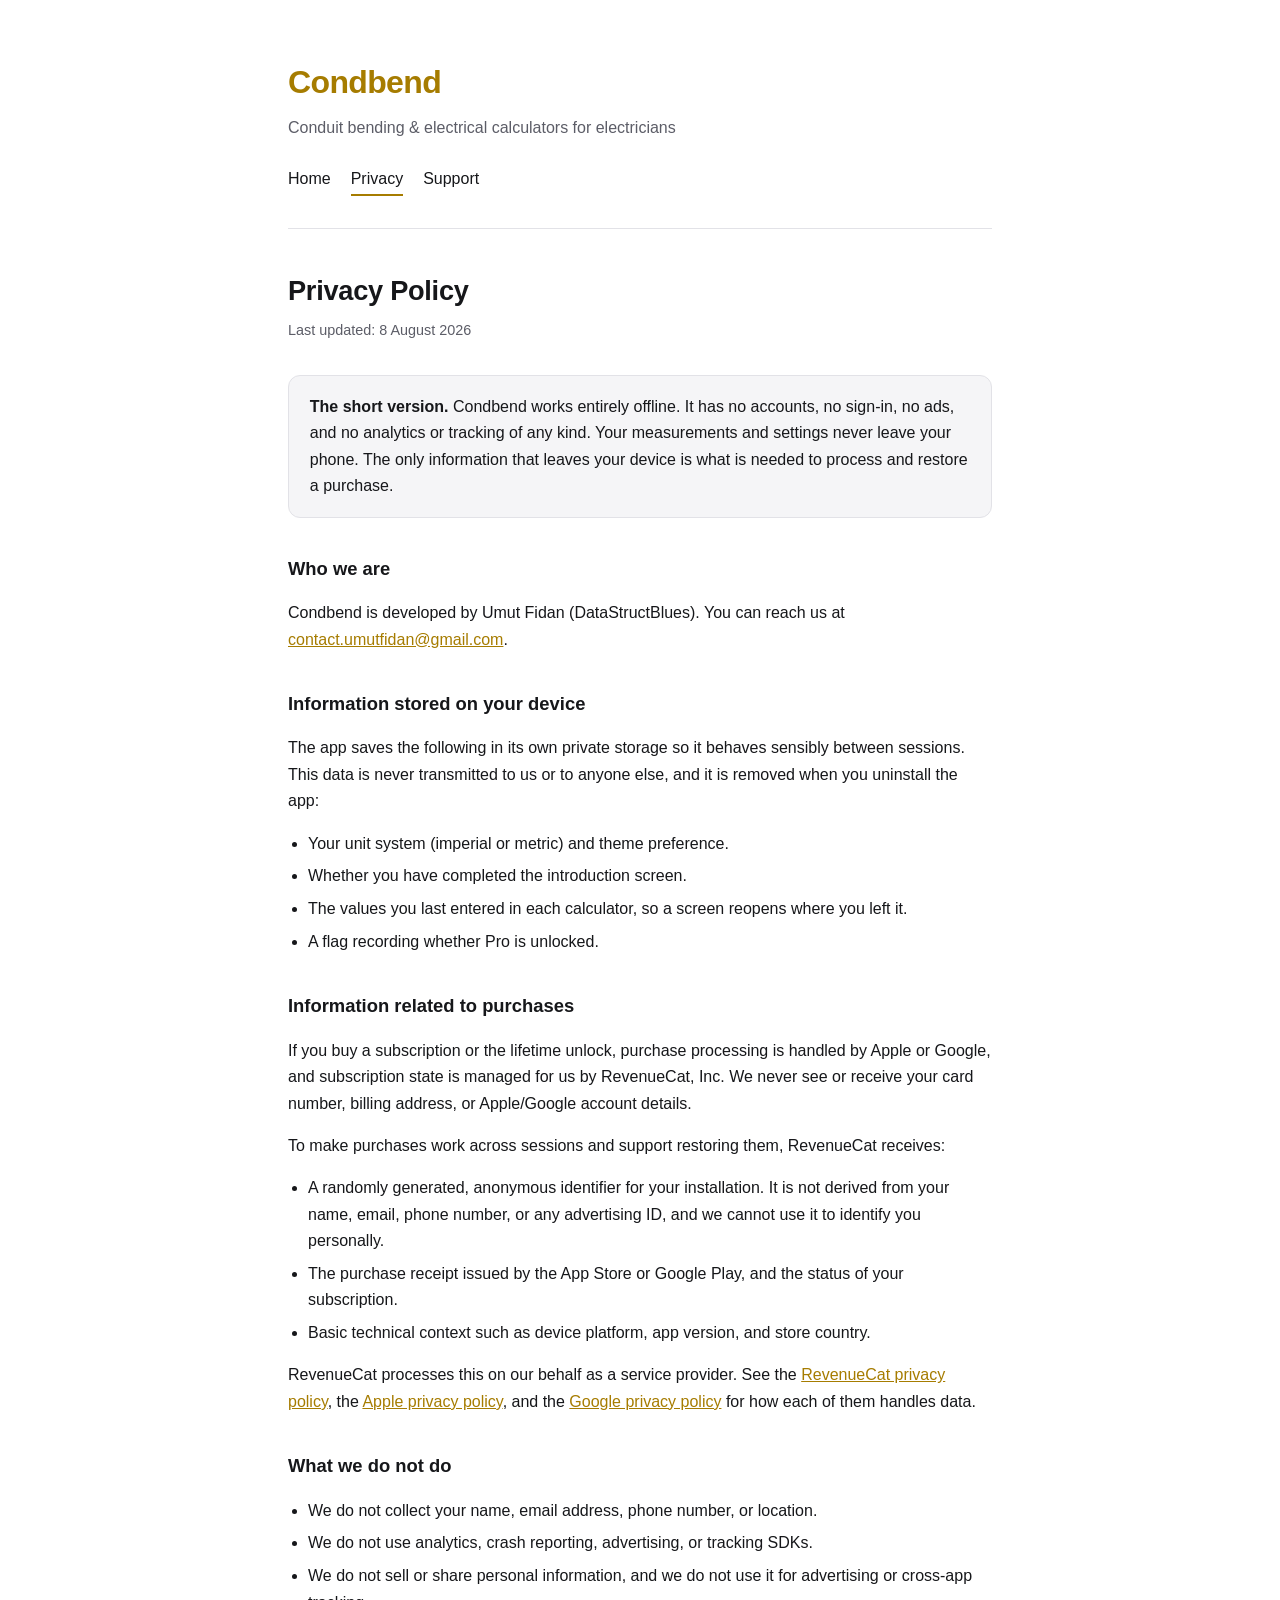
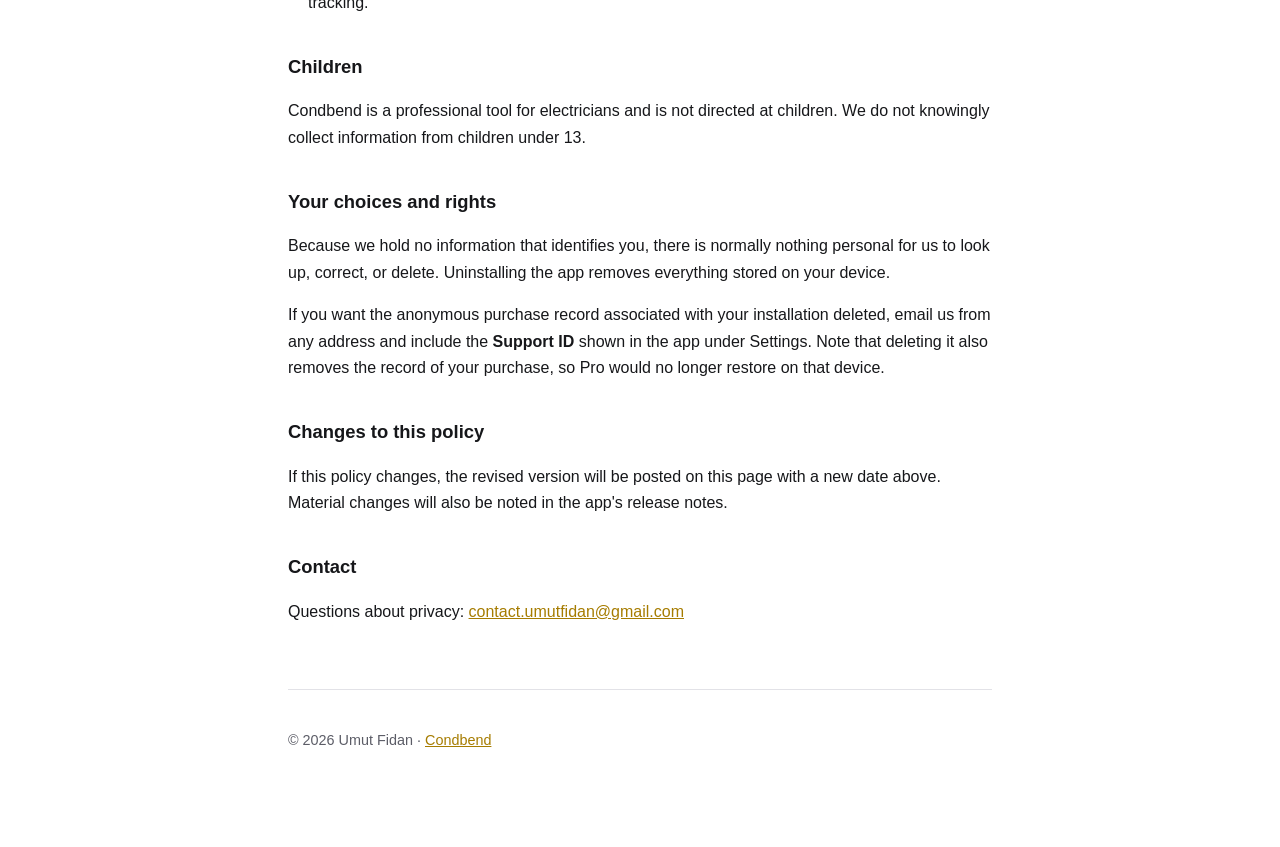
==== privacy.html @ 319b1f35 "Condbend public site: privacy policy and support pages" ====
<!doctype html>
<html lang="en">
<head>
<meta charset="utf-8">
<meta name="viewport" content="width=device-width, initial-scale=1">
<title>Privacy Policy — Condbend</title>
<link rel="stylesheet" href="style.css">
</head>
<body>
<div class="wrap">

<header>
  <p class="logo">Condbend</p>
  <p class="tagline">Conduit bending &amp; electrical calculators for electricians</p>
  <nav>
    <a href="index.html">Home</a>
    <a href="privacy.html" aria-current="page">Privacy</a>
    <a href="support.html">Support</a>
  </nav>
</header>

<h1>Privacy Policy</h1>
<p class="updated">Last updated: 8 August 2026</p>

<div class="card">
  <p><strong>The short version.</strong> Condbend works entirely offline. It has
  no accounts, no sign-in, no ads, and no analytics or tracking of any kind. Your
  measurements and settings never leave your phone. The only information that
  leaves your device is what is needed to process and restore a purchase.</p>
</div>

<h2>Who we are</h2>
<p>Condbend is developed by Umut Fidan (DataStructBlues). You can reach us at
<a href="mailto:contact.umutfidan@gmail.com">contact.umutfidan@gmail.com</a>.</p>

<h2>Information stored on your device</h2>
<p>The app saves the following in its own private storage so it behaves sensibly
between sessions. This data is never transmitted to us or to anyone else, and it
is removed when you uninstall the app:</p>
<ul>
  <li>Your unit system (imperial or metric) and theme preference.</li>
  <li>Whether you have completed the introduction screen.</li>
  <li>The values you last entered in each calculator, so a screen reopens where
      you left it.</li>
  <li>A flag recording whether Pro is unlocked.</li>
</ul>

<h2>Information related to purchases</h2>
<p>If you buy a subscription or the lifetime unlock, purchase processing is
handled by Apple or Google, and subscription state is managed for us by
RevenueCat, Inc. We never see or receive your card number, billing address, or
Apple/Google account details.</p>
<p>To make purchases work across sessions and support restoring them, RevenueCat
receives:</p>
<ul>
  <li>A randomly generated, anonymous identifier for your installation. It is not
      derived from your name, email, phone number, or any advertising ID, and we
      cannot use it to identify you personally.</li>
  <li>The purchase receipt issued by the App Store or Google Play, and the status
      of your subscription.</li>
  <li>Basic technical context such as device platform, app version, and store
      country.</li>
</ul>
<p>RevenueCat processes this on our behalf as a service provider. See the
<a href="https://www.revenuecat.com/privacy/" rel="noopener">RevenueCat privacy
policy</a>, the <a href="https://www.apple.com/legal/privacy/" rel="noopener">Apple
privacy policy</a>, and the
<a href="https://policies.google.com/privacy" rel="noopener">Google privacy
policy</a> for how each of them handles data.</p>

<h2>What we do not do</h2>
<ul>
  <li>We do not collect your name, email address, phone number, or location.</li>
  <li>We do not use analytics, crash reporting, advertising, or tracking SDKs.</li>
  <li>We do not sell or share personal information, and we do not use it for
      advertising or cross-app tracking.</li>
</ul>

<h2>Children</h2>
<p>Condbend is a professional tool for electricians and is not directed at
children. We do not knowingly collect information from children under 13.</p>

<h2>Your choices and rights</h2>
<p>Because we hold no information that identifies you, there is normally nothing
personal for us to look up, correct, or delete. Uninstalling the app removes
everything stored on your device.</p>
<p>If you want the anonymous purchase record associated with your installation
deleted, email us from any address and include the <strong>Support ID</strong>
shown in the app under Settings. Note that deleting it also removes the record of
your purchase, so Pro would no longer restore on that device.</p>

<h2>Changes to this policy</h2>
<p>If this policy changes, the revised version will be posted on this page with a
new date above. Material changes will also be noted in the app's release notes.</p>

<h2>Contact</h2>
<p>Questions about privacy: <a href="mailto:contact.umutfidan@gmail.com">contact.umutfidan@gmail.com</a></p>

<footer>
  <p>© 2026 Umut Fidan · <a href="index.html">Condbend</a></p>
</footer>

</div>
</body>
</html>
---- style.css ----
:root {
  --bg: #0d0d0f;
  --surface: #17181c;
  --text: #e9e9ec;
  --muted: #9b9ba4;
  --accent: #ffc400;
  --border: #26272e;
}

@media (prefers-color-scheme: light) {
  :root {
    --bg: #ffffff;
    --surface: #f5f5f7;
    --text: #16171a;
    --muted: #5c5d67;
    --accent: #a67c00;
    --border: #e2e2e7;
  }
}

* { box-sizing: border-box; }

body {
  margin: 0;
  padding: 0 1.25rem 5rem;
  background: var(--bg);
  color: var(--text);
  font: 16px/1.65 -apple-system, BlinkMacSystemFont, "Segoe UI", Roboto, sans-serif;
}

.wrap { max-width: 44rem; margin: 0 auto; }

header {
  padding: 3.5rem 0 2rem;
  border-bottom: 1px solid var(--border);
  margin-bottom: 2.5rem;
}

.logo {
  font-size: 2rem;
  font-weight: 700;
  letter-spacing: -0.02em;
  color: var(--accent);
  margin: 0;
}

.tagline { color: var(--muted); margin: 0.4rem 0 0; }

nav { margin-top: 1.5rem; display: flex; gap: 1.25rem; flex-wrap: wrap; }

nav a {
  color: var(--text);
  text-decoration: none;
  border-bottom: 2px solid transparent;
  padding-bottom: 2px;
}

nav a:hover, nav a[aria-current="page"] { border-bottom-color: var(--accent); }

h1 { font-size: 1.7rem; letter-spacing: -0.01em; margin: 0 0 0.35rem; }
h2 { font-size: 1.15rem; margin: 2.25rem 0 0.6rem; }

.updated { color: var(--muted); font-size: 0.9rem; margin: 0 0 2rem; }

a { color: var(--accent); }

ul { padding-left: 1.25rem; }
li { margin-bottom: 0.4rem; }

.card {
  background: var(--surface);
  border: 1px solid var(--border);
  border-radius: 12px;
  padding: 1.1rem 1.3rem;
  margin: 1.5rem 0;
}

.card p:first-child { margin-top: 0; }
.card p:last-child { margin-bottom: 0; }

footer {
  margin-top: 4rem;
  padding-top: 1.5rem;
  border-top: 1px solid var(--border);
  color: var(--muted);
  font-size: 0.9rem;
}
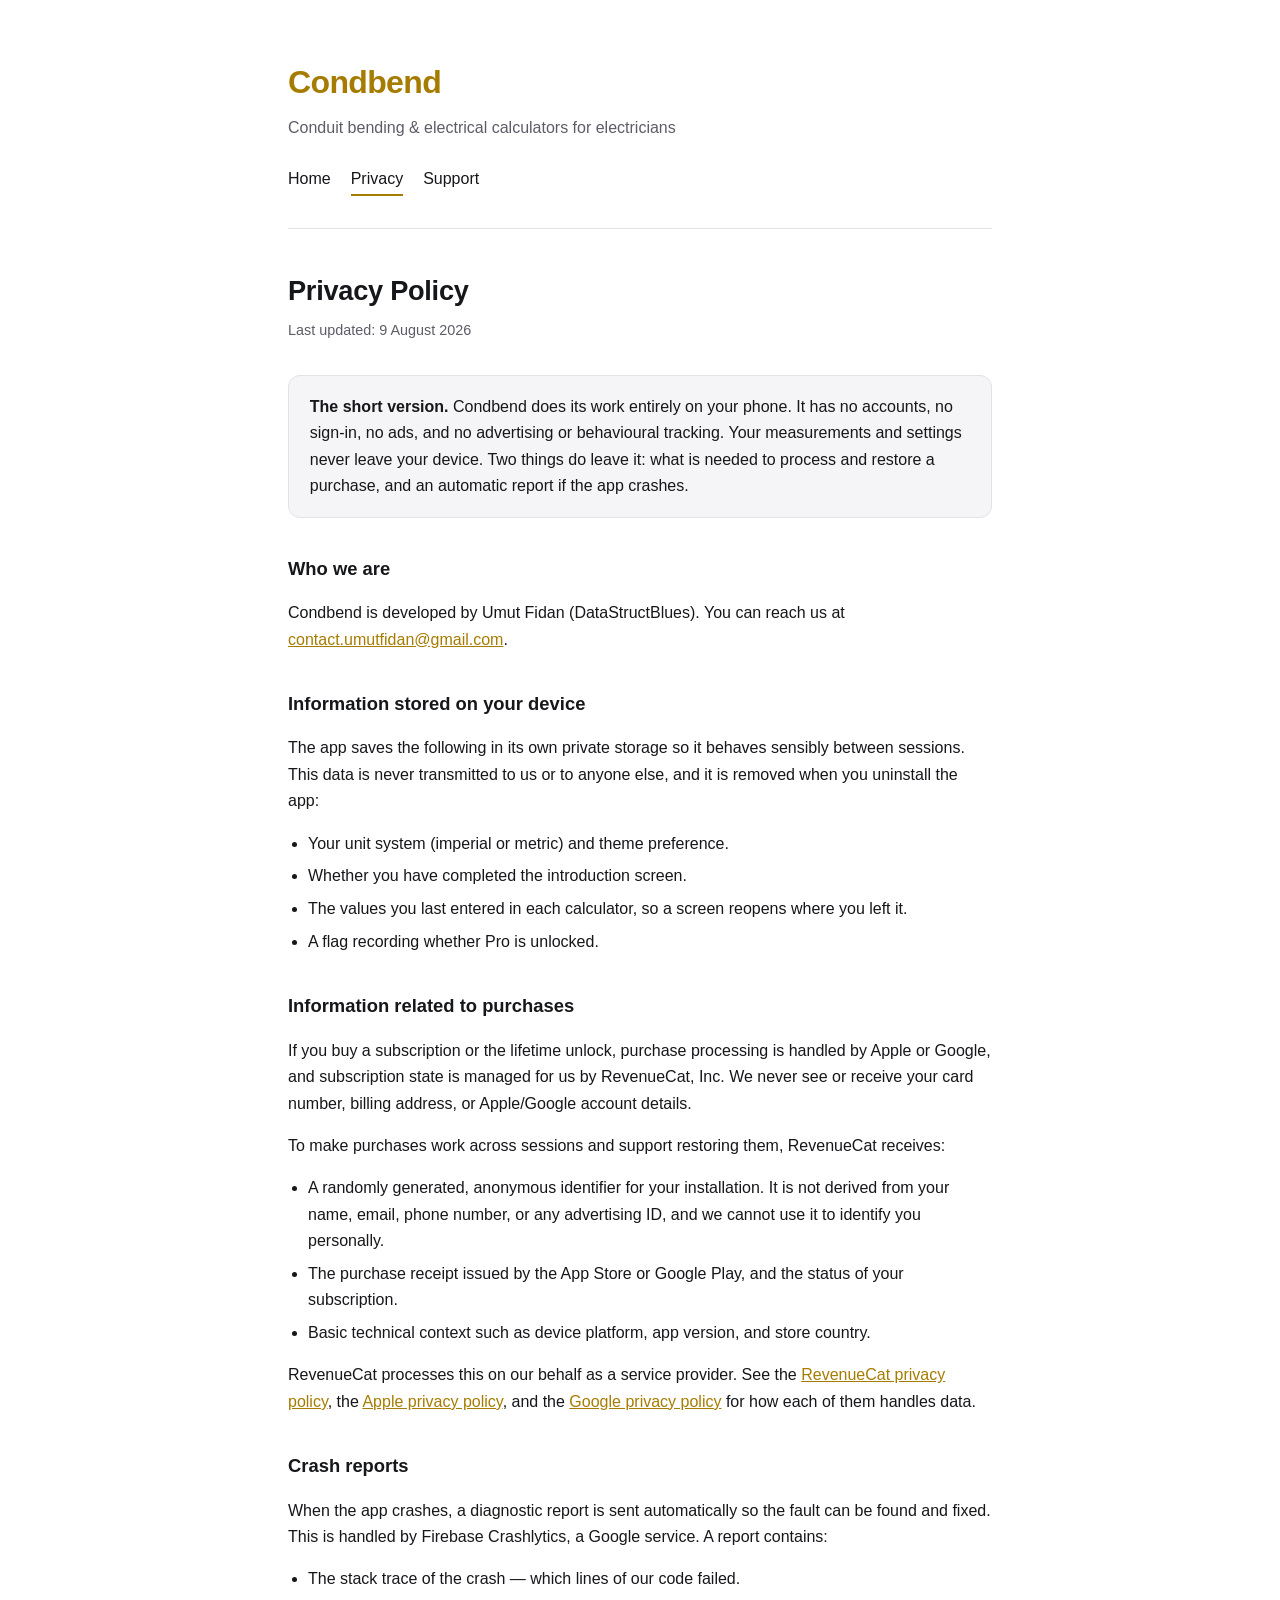
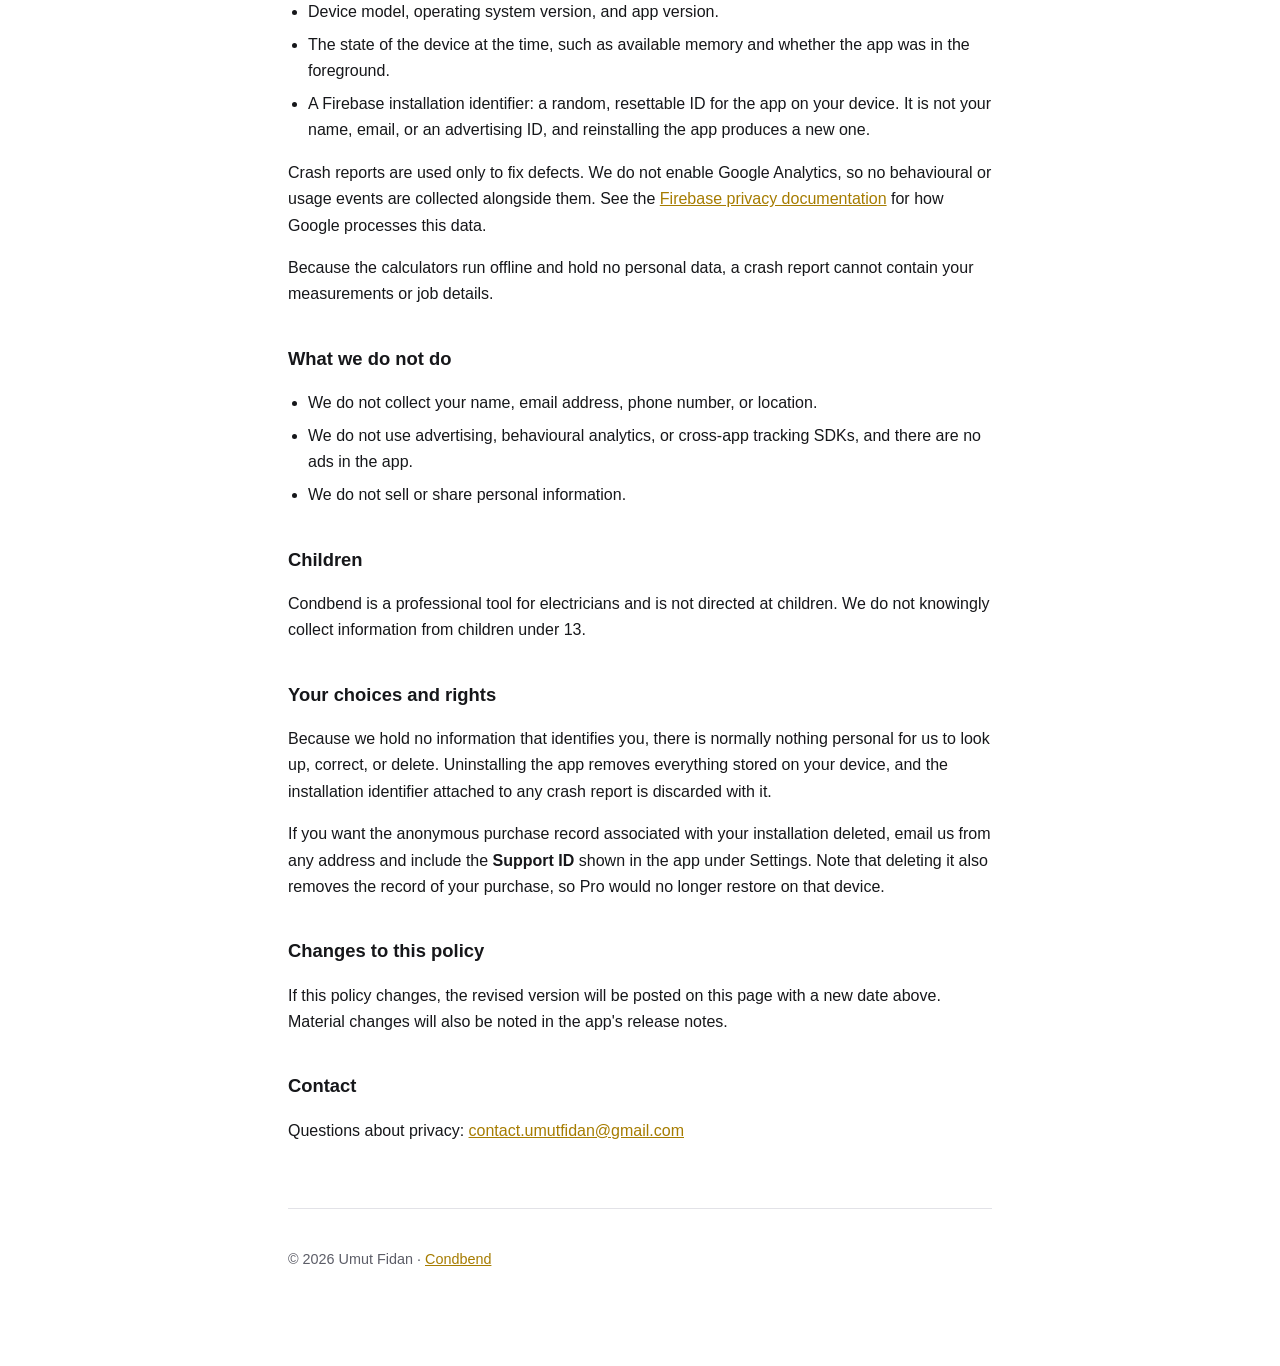
==== commit 47419ab1: "Disclose Firebase Crashlytics crash reporting in privacy policy" ====
--- a/privacy.html
+++ b/privacy.html
@@ -20,13 +20,14 @@
 </header>
 
 <h1>Privacy Policy</h1>
-<p class="updated">Last updated: 8 August 2026</p>
+<p class="updated">Last updated: 9 August 2026</p>
 
 <div class="card">
-  <p><strong>The short version.</strong> Condbend works entirely offline. It has
-  no accounts, no sign-in, no ads, and no analytics or tracking of any kind. Your
-  measurements and settings never leave your phone. The only information that
-  leaves your device is what is needed to process and restore a purchase.</p>
+  <p><strong>The short version.</strong> Condbend does its work entirely on your
+  phone. It has no accounts, no sign-in, no ads, and no advertising or behavioural
+  tracking. Your measurements and settings never leave your device. Two things do
+  leave it: what is needed to process and restore a purchase, and an automatic
+  report if the app crashes.</p>
 </div>
 
 <h2>Who we are</h2>
@@ -68,12 +69,32 @@
 <a href="https://policies.google.com/privacy" rel="noopener">Google privacy
 policy</a> for how each of them handles data.</p>
 
+<h2>Crash reports</h2>
+<p>When the app crashes, a diagnostic report is sent automatically so the fault
+can be found and fixed. This is handled by Firebase Crashlytics, a Google
+service. A report contains:</p>
+<ul>
+  <li>The stack trace of the crash — which lines of our code failed.</li>
+  <li>Device model, operating system version, and app version.</li>
+  <li>The state of the device at the time, such as available memory and whether
+      the app was in the foreground.</li>
+  <li>A Firebase installation identifier: a random, resettable ID for the app on
+      your device. It is not your name, email, or an advertising ID, and
+      reinstalling the app produces a new one.</li>
+</ul>
+<p>Crash reports are used only to fix defects. We do not enable Google Analytics,
+so no behavioural or usage events are collected alongside them. See the
+<a href="https://firebase.google.com/support/privacy" rel="noopener">Firebase
+privacy documentation</a> for how Google processes this data.</p>
+<p>Because the calculators run offline and hold no personal data, a crash report
+cannot contain your measurements or job details.</p>
+
 <h2>What we do not do</h2>
 <ul>
   <li>We do not collect your name, email address, phone number, or location.</li>
-  <li>We do not use analytics, crash reporting, advertising, or tracking SDKs.</li>
-  <li>We do not sell or share personal information, and we do not use it for
-      advertising or cross-app tracking.</li>
+  <li>We do not use advertising, behavioural analytics, or cross-app tracking
+      SDKs, and there are no ads in the app.</li>
+  <li>We do not sell or share personal information.</li>
 </ul>
 
 <h2>Children</h2>
@@ -83,7 +104,8 @@
 <h2>Your choices and rights</h2>
 <p>Because we hold no information that identifies you, there is normally nothing
 personal for us to look up, correct, or delete. Uninstalling the app removes
-everything stored on your device.</p>
+everything stored on your device, and the installation identifier attached to any
+crash report is discarded with it.</p>
 <p>If you want the anonymous purchase record associated with your installation
 deleted, email us from any address and include the <strong>Support ID</strong>
 shown in the app under Settings. Note that deleting it also removes the record of
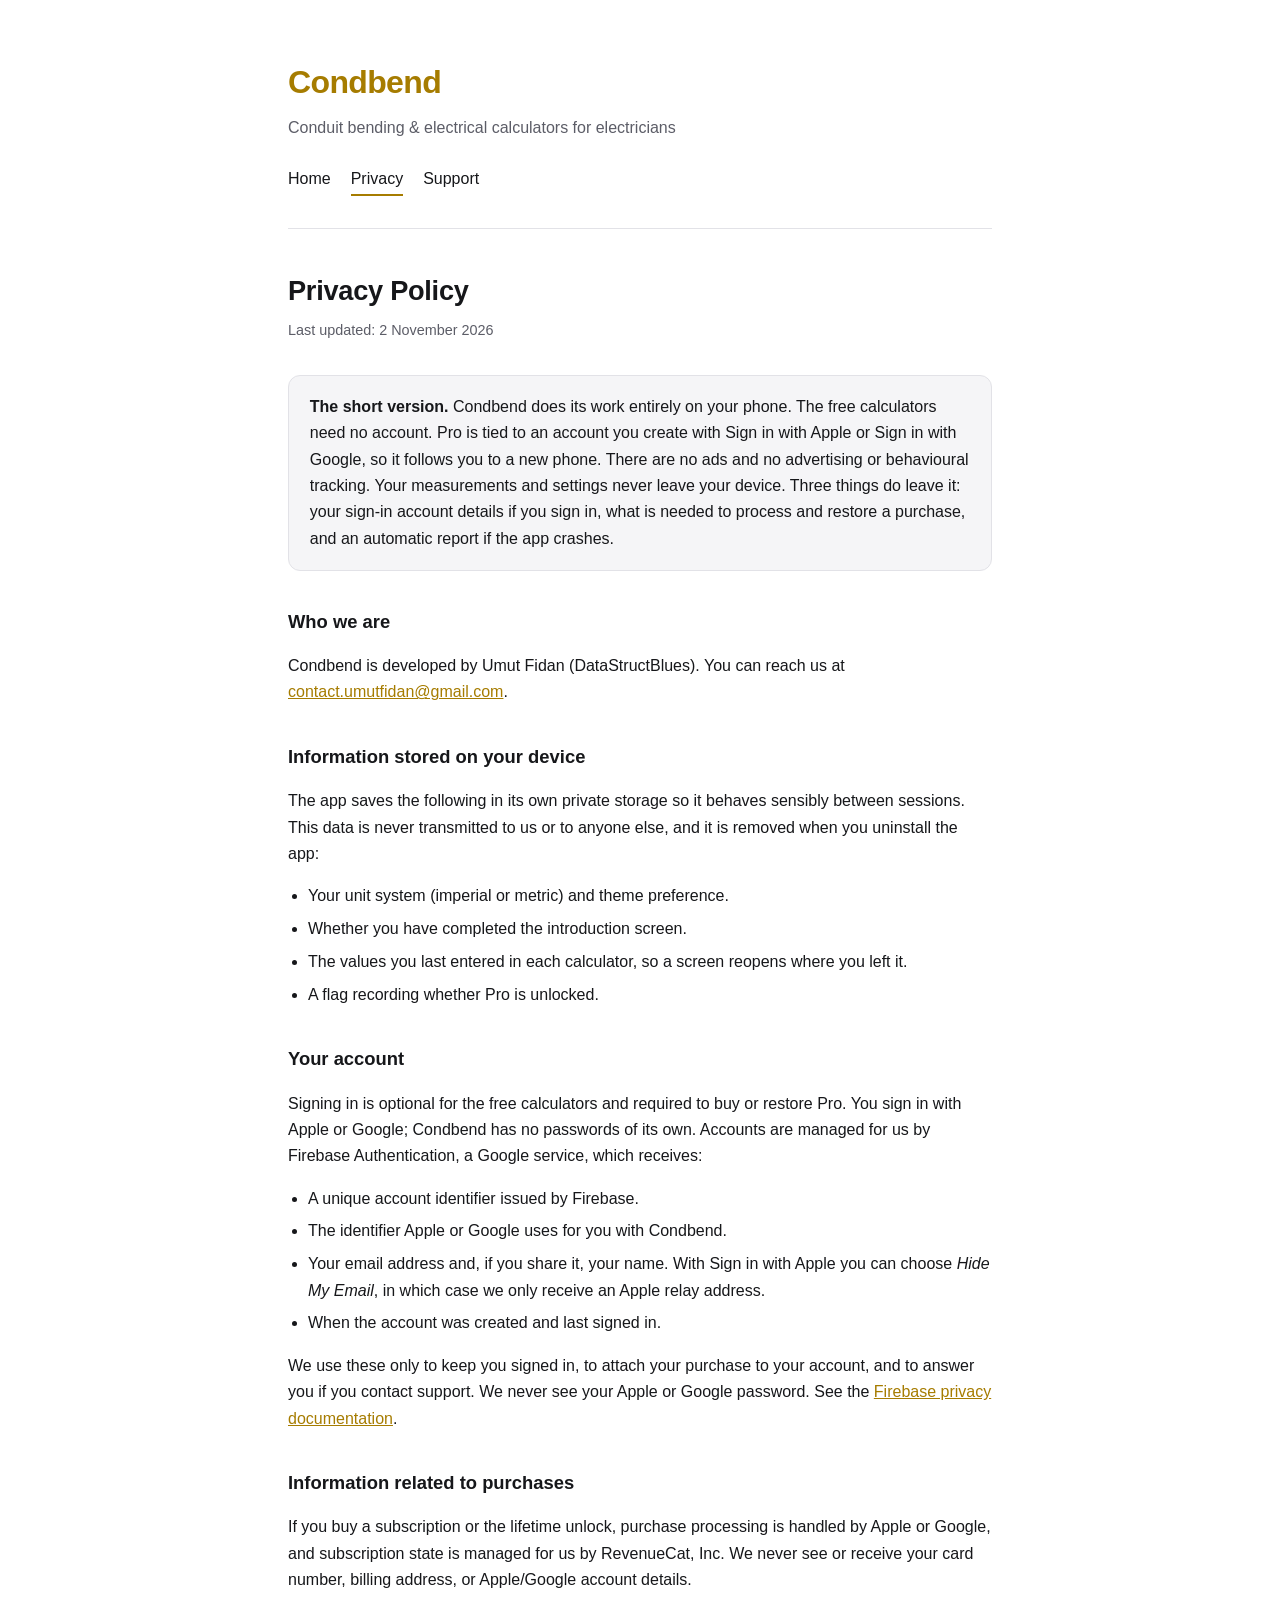
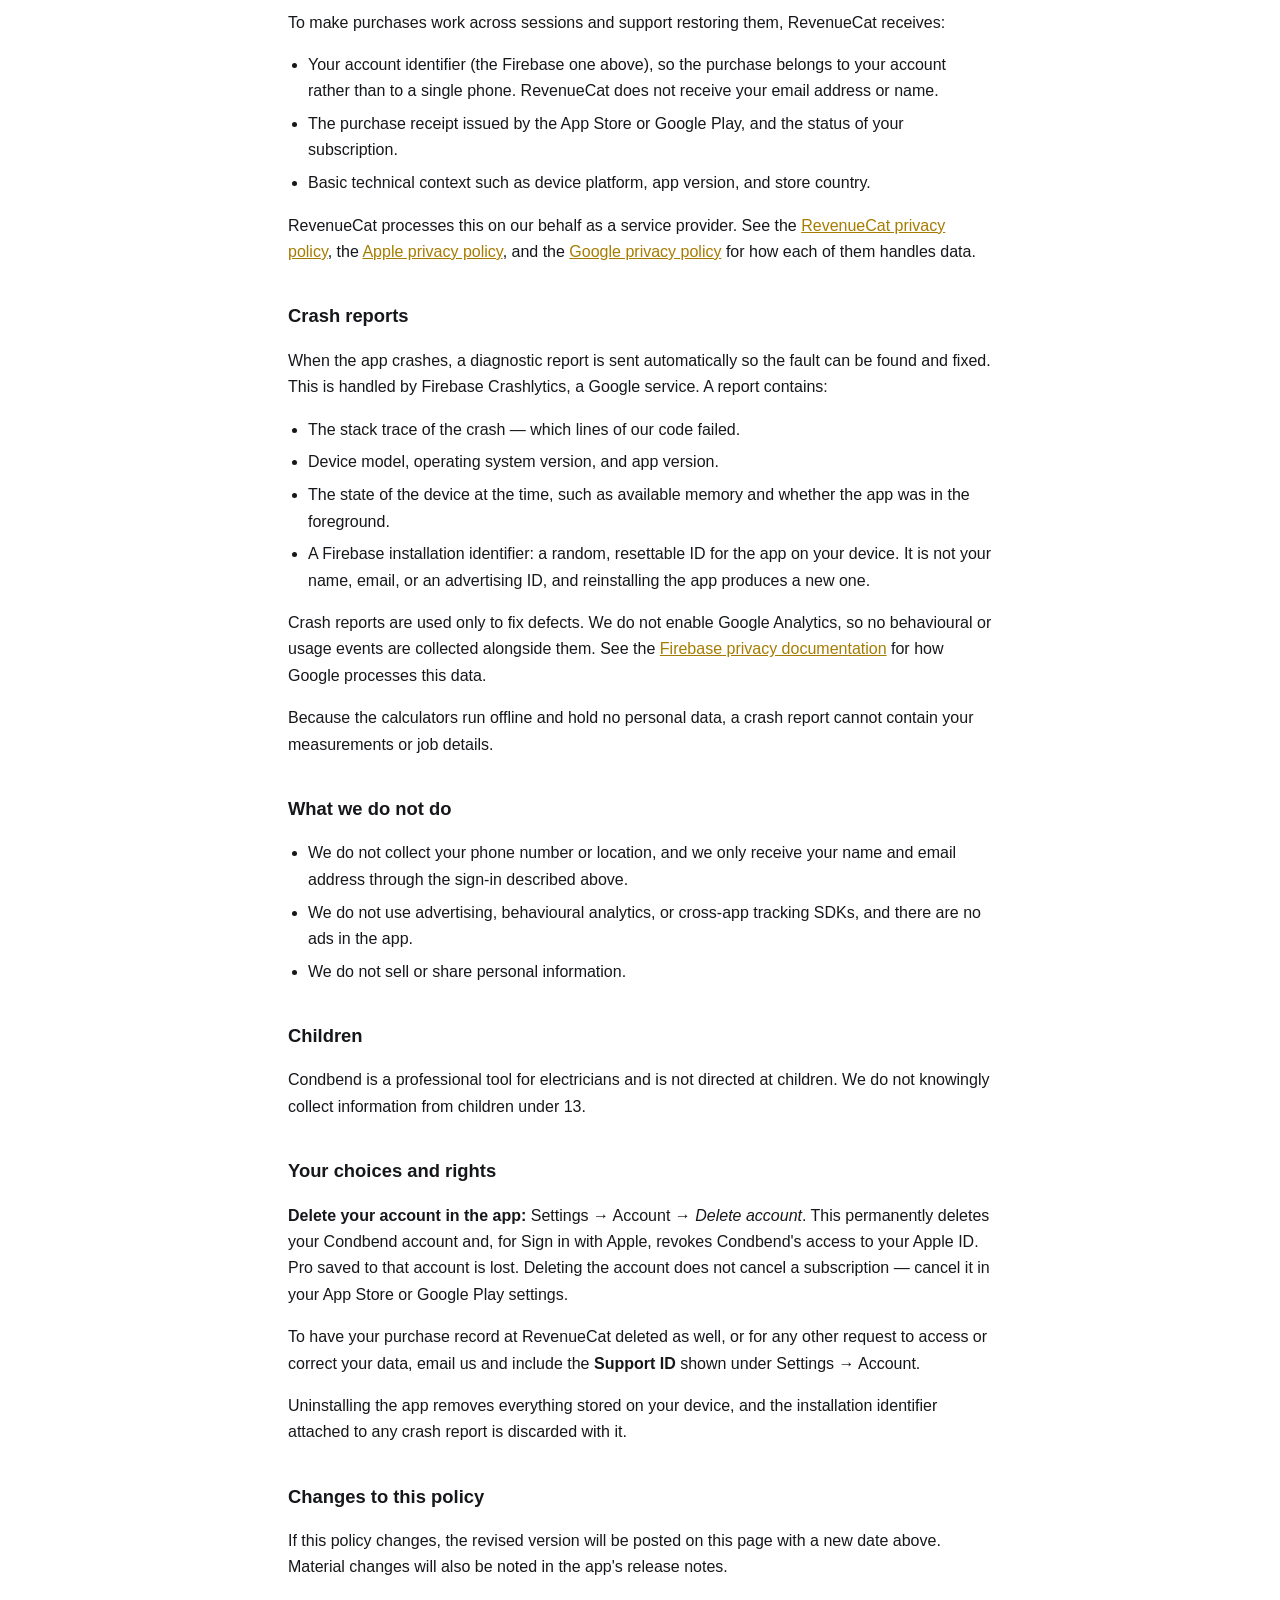
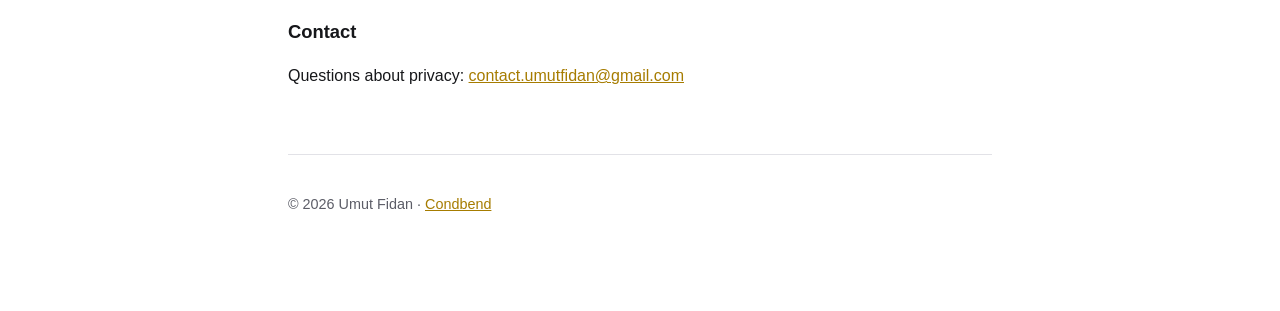
==== commit 55098ee7: "Privacy policy: Sign in with Apple/Google accounts and in-app deletion Co-Authored-By: Claude Opus 5" ====
--- a/privacy.html
+++ b/privacy.html
@@ -20,14 +20,16 @@
 </header>
 
 <h1>Privacy Policy</h1>
-<p class="updated">Last updated: 9 August 2026</p>
+<p class="updated">Last updated: 2 November 2026</p>
 
 <div class="card">
   <p><strong>The short version.</strong> Condbend does its work entirely on your
-  phone. It has no accounts, no sign-in, no ads, and no advertising or behavioural
-  tracking. Your measurements and settings never leave your device. Two things do
-  leave it: what is needed to process and restore a purchase, and an automatic
-  report if the app crashes.</p>
+  phone. The free calculators need no account. Pro is tied to an account you
+  create with Sign in with Apple or Sign in with Google, so it follows you to a
+  new phone. There are no ads and no advertising or behavioural tracking. Your
+  measurements and settings never leave your device. Three things do leave it:
+  your sign-in account details if you sign in, what is needed to process and
+  restore a purchase, and an automatic report if the app crashes.</p>
 </div>
 
 <h2>Who we are</h2>
@@ -46,6 +48,25 @@
   <li>A flag recording whether Pro is unlocked.</li>
 </ul>
 
+<h2>Your account</h2>
+<p>Signing in is optional for the free calculators and required to buy or
+restore Pro. You sign in with Apple or Google; Condbend has no passwords of its
+own. Accounts are managed for us by Firebase Authentication, a Google service,
+which receives:</p>
+<ul>
+  <li>A unique account identifier issued by Firebase.</li>
+  <li>The identifier Apple or Google uses for you with Condbend.</li>
+  <li>Your email address and, if you share it, your name. With Sign in with
+      Apple you can choose <em>Hide My Email</em>, in which case we only receive
+      an Apple relay address.</li>
+  <li>When the account was created and last signed in.</li>
+</ul>
+<p>We use these only to keep you signed in, to attach your purchase to your
+account, and to answer you if you contact support. We never see your Apple or
+Google password. See the
+<a href="https://firebase.google.com/support/privacy" rel="noopener">Firebase
+privacy documentation</a>.</p>
+
 <h2>Information related to purchases</h2>
 <p>If you buy a subscription or the lifetime unlock, purchase processing is
 handled by Apple or Google, and subscription state is managed for us by
@@ -54,9 +75,9 @@
 <p>To make purchases work across sessions and support restoring them, RevenueCat
 receives:</p>
 <ul>
-  <li>A randomly generated, anonymous identifier for your installation. It is not
-      derived from your name, email, phone number, or any advertising ID, and we
-      cannot use it to identify you personally.</li>
+  <li>Your account identifier (the Firebase one above), so the purchase belongs
+      to your account rather than to a single phone. RevenueCat does not receive
+      your email address or name.</li>
   <li>The purchase receipt issued by the App Store or Google Play, and the status
       of your subscription.</li>
   <li>Basic technical context such as device platform, app version, and store
@@ -91,7 +112,8 @@
 
 <h2>What we do not do</h2>
 <ul>
-  <li>We do not collect your name, email address, phone number, or location.</li>
+  <li>We do not collect your phone number or location, and we only receive your
+      name and email address through the sign-in described above.</li>
   <li>We do not use advertising, behavioural analytics, or cross-app tracking
       SDKs, and there are no ads in the app.</li>
   <li>We do not sell or share personal information.</li>
@@ -102,14 +124,16 @@
 children. We do not knowingly collect information from children under 13.</p>
 
 <h2>Your choices and rights</h2>
-<p>Because we hold no information that identifies you, there is normally nothing
-personal for us to look up, correct, or delete. Uninstalling the app removes
-everything stored on your device, and the installation identifier attached to any
-crash report is discarded with it.</p>
-<p>If you want the anonymous purchase record associated with your installation
-deleted, email us from any address and include the <strong>Support ID</strong>
-shown in the app under Settings. Note that deleting it also removes the record of
-your purchase, so Pro would no longer restore on that device.</p>
+<p><strong>Delete your account in the app:</strong> Settings → Account →
+<em>Delete account</em>. This permanently deletes your Condbend account and, for
+Sign in with Apple, revokes Condbend's access to your Apple ID. Pro saved to that
+account is lost. Deleting the account does not cancel a subscription — cancel it
+in your App Store or Google Play settings.</p>
+<p>To have your purchase record at RevenueCat deleted as well, or for any other
+request to access or correct your data, email us and include the
+<strong>Support ID</strong> shown under Settings → Account.</p>
+<p>Uninstalling the app removes everything stored on your device, and the
+installation identifier attached to any crash report is discarded with it.</p>
 
 <h2>Changes to this policy</h2>
 <p>If this policy changes, the revised version will be posted on this page with a
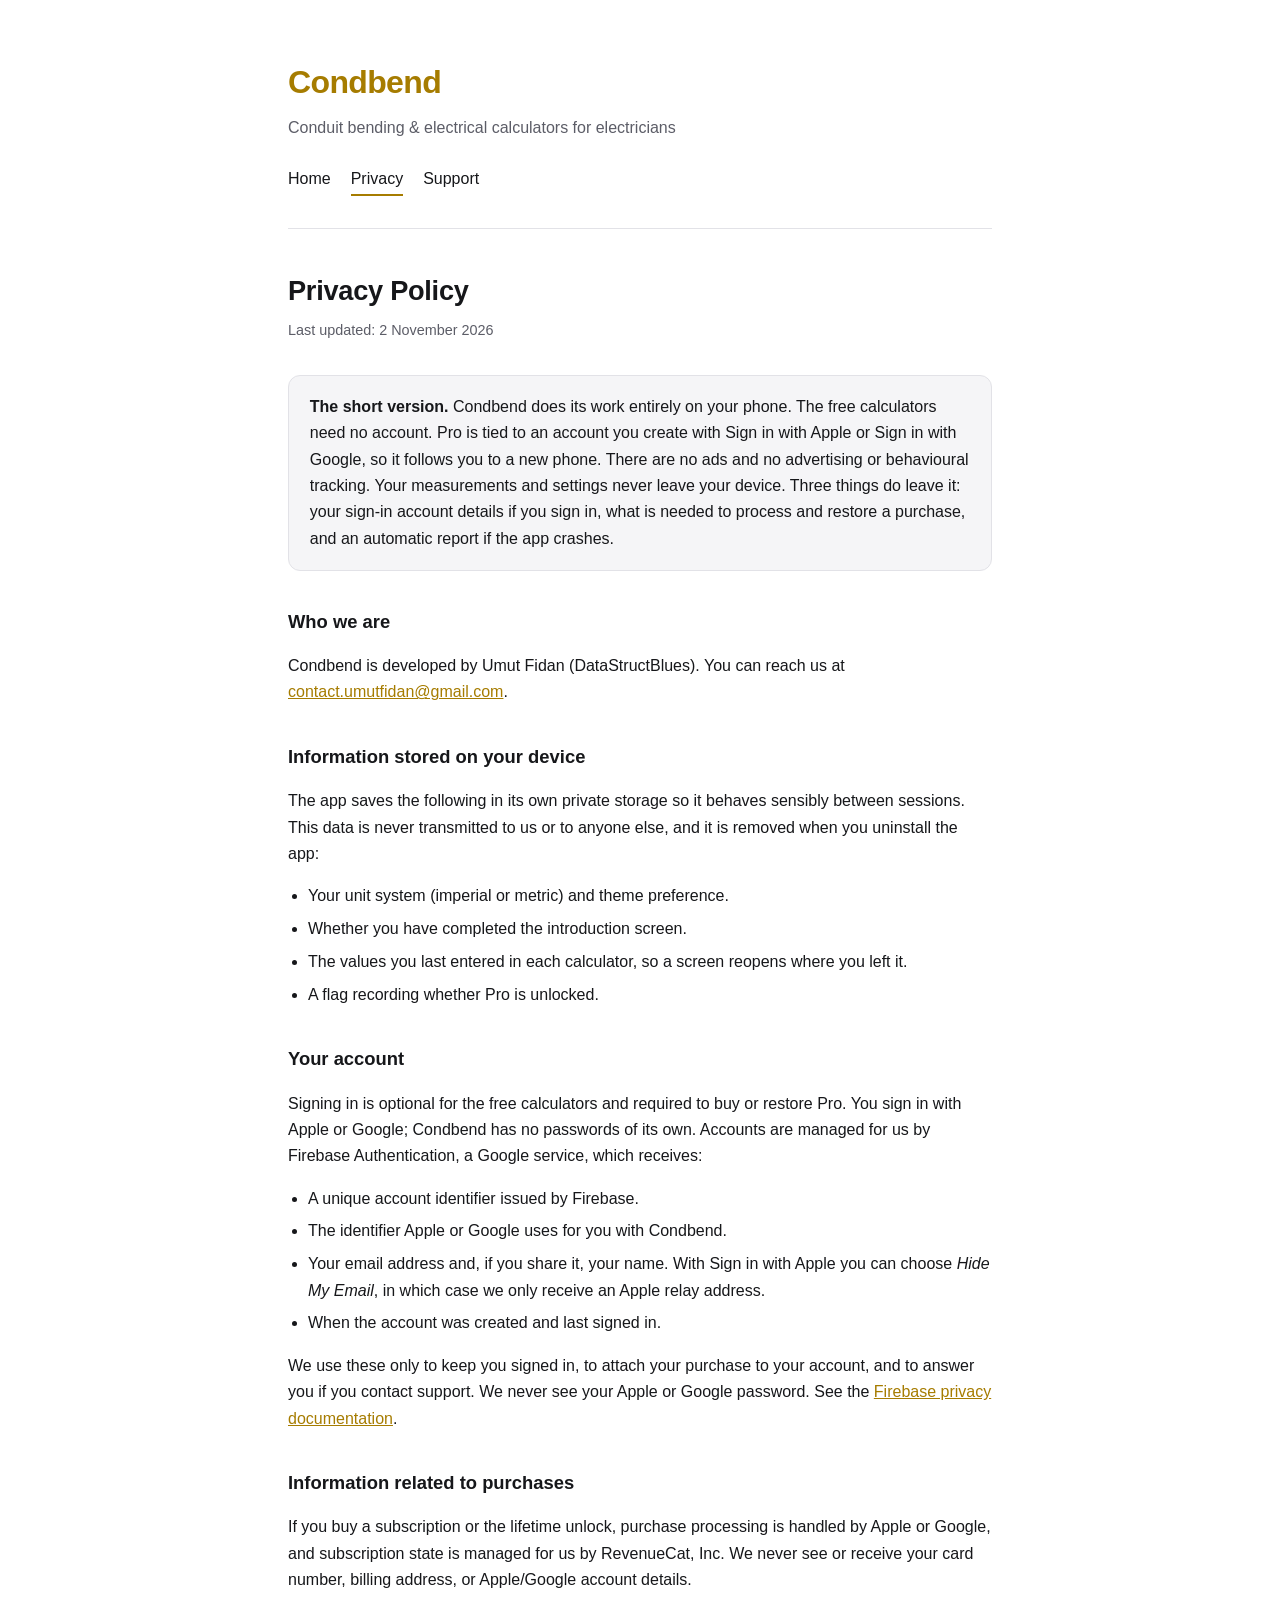
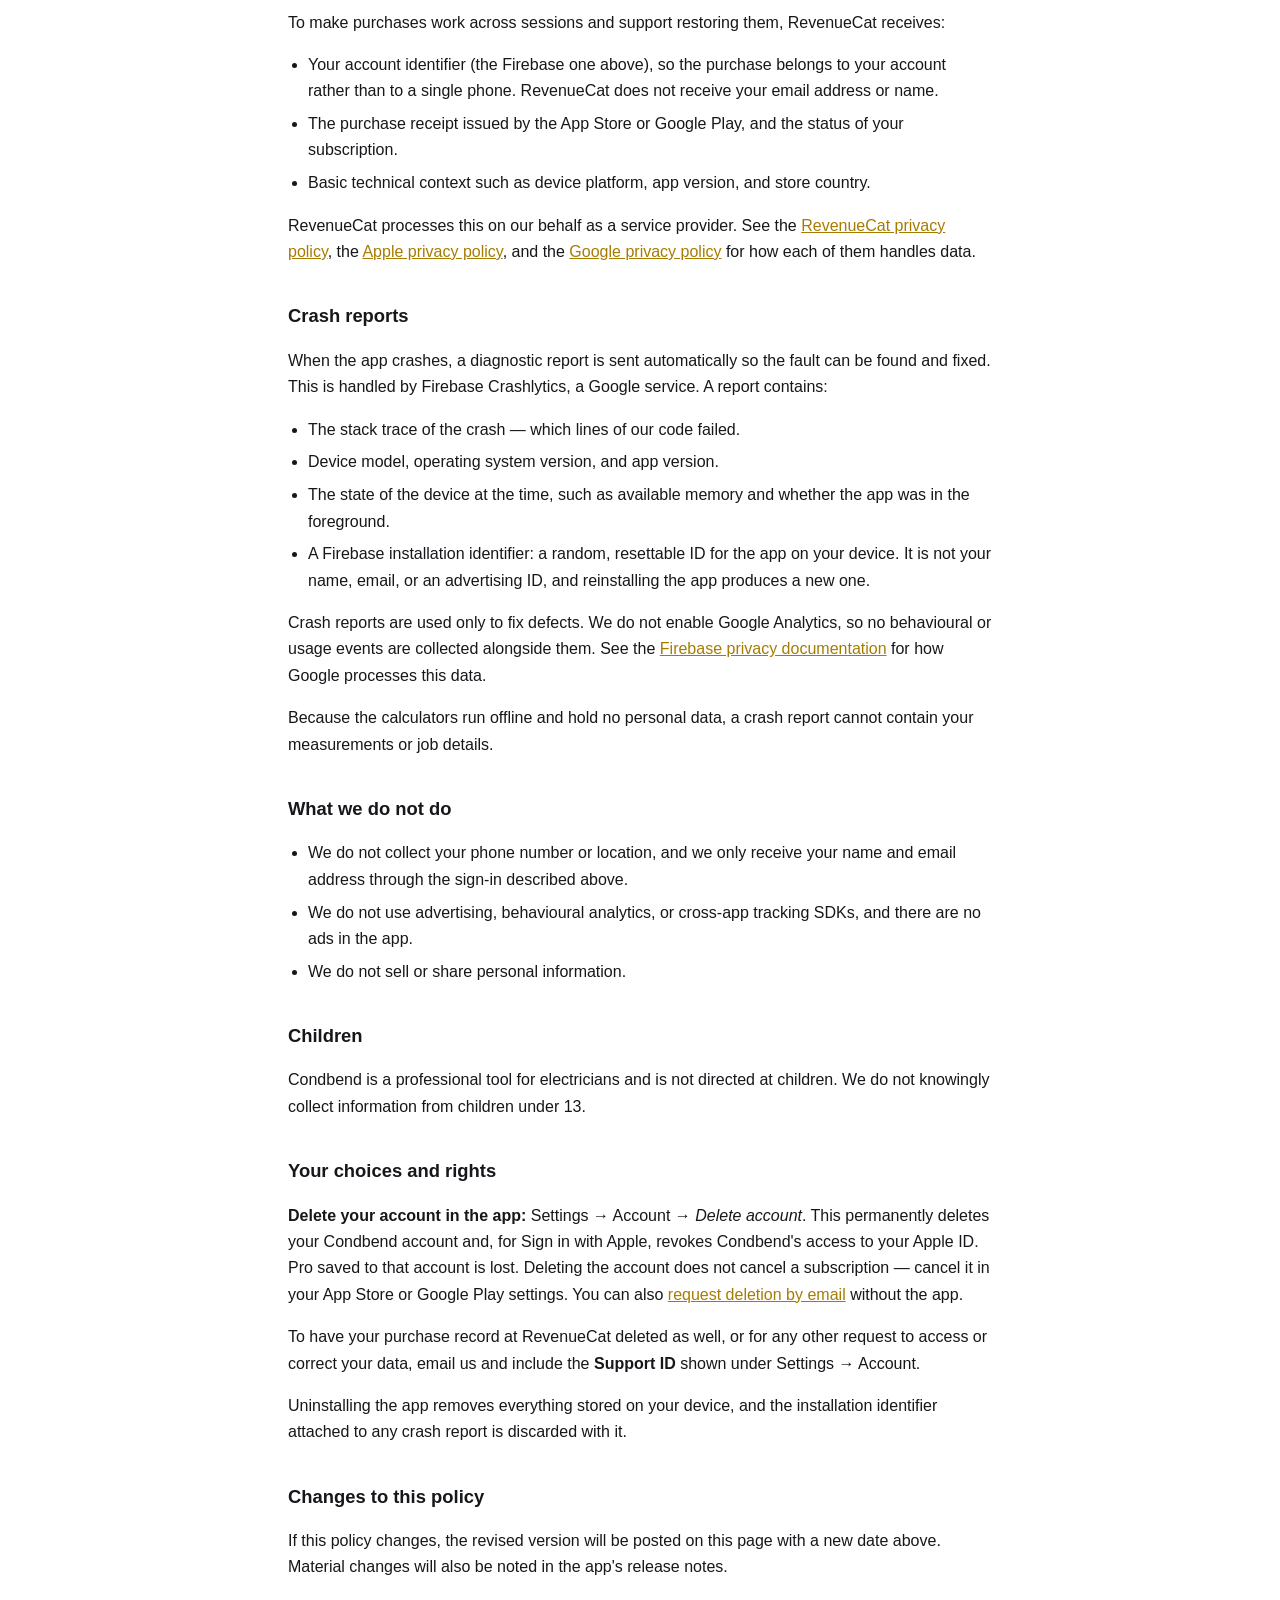
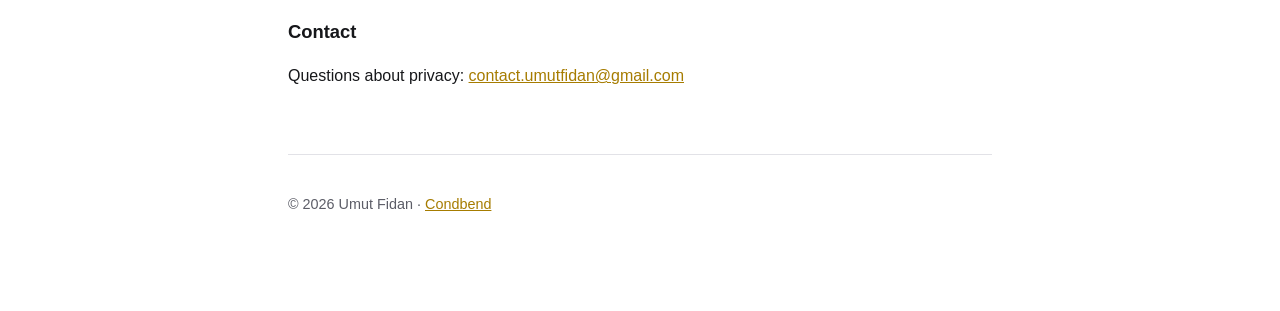
==== commit a52a1931: "Add account deletion page; update support for sign-in accounts Co-Authored-By: Claude Opus 5.5 (1M c" ====
--- a/privacy.html
+++ b/privacy.html
@@ -128,7 +128,8 @@
 <em>Delete account</em>. This permanently deletes your Condbend account and, for
 Sign in with Apple, revokes Condbend's access to your Apple ID. Pro saved to that
 account is lost. Deleting the account does not cancel a subscription — cancel it
-in your App Store or Google Play settings.</p>
+in your App Store or Google Play settings. You can also
+<a href="delete-account.html">request deletion by email</a> without the app.</p>
 <p>To have your purchase record at RevenueCat deleted as well, or for any other
 request to access or correct your data, email us and include the
 <strong>Support ID</strong> shown under Settings → Account.</p>
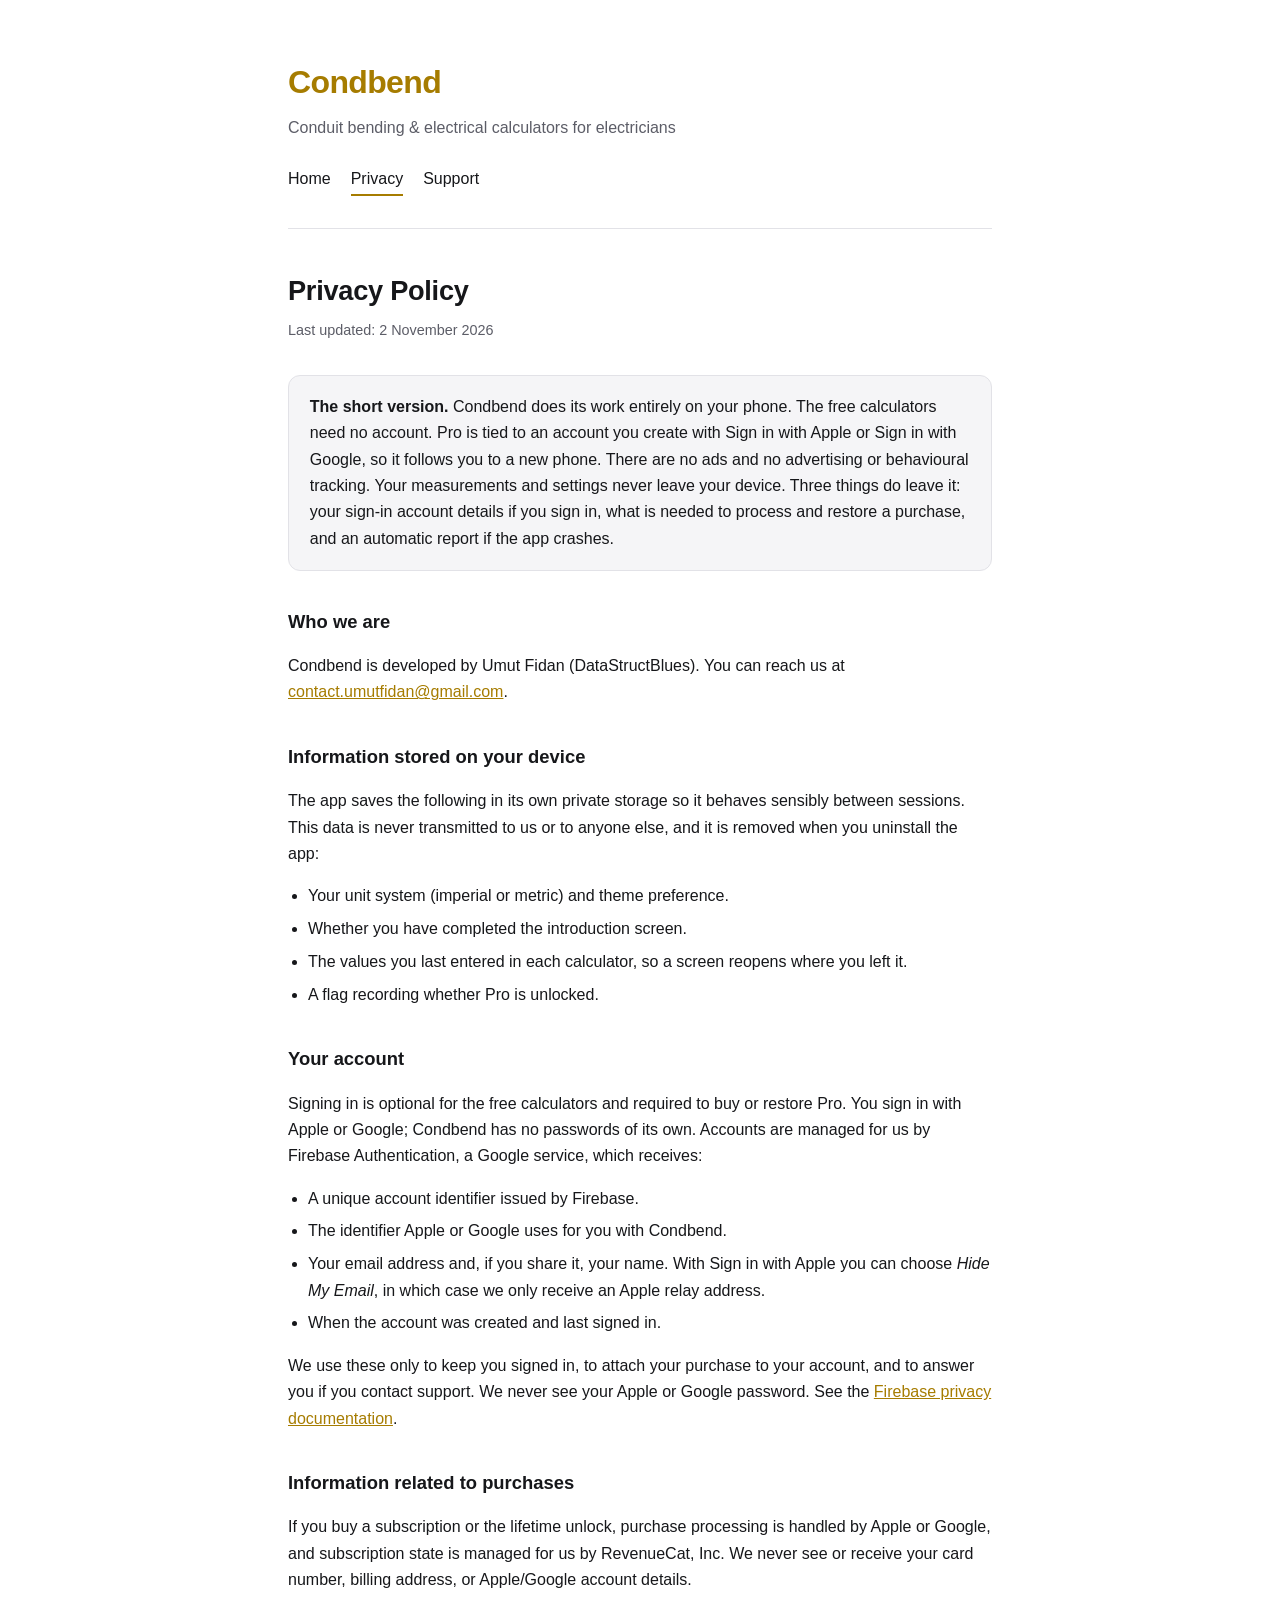
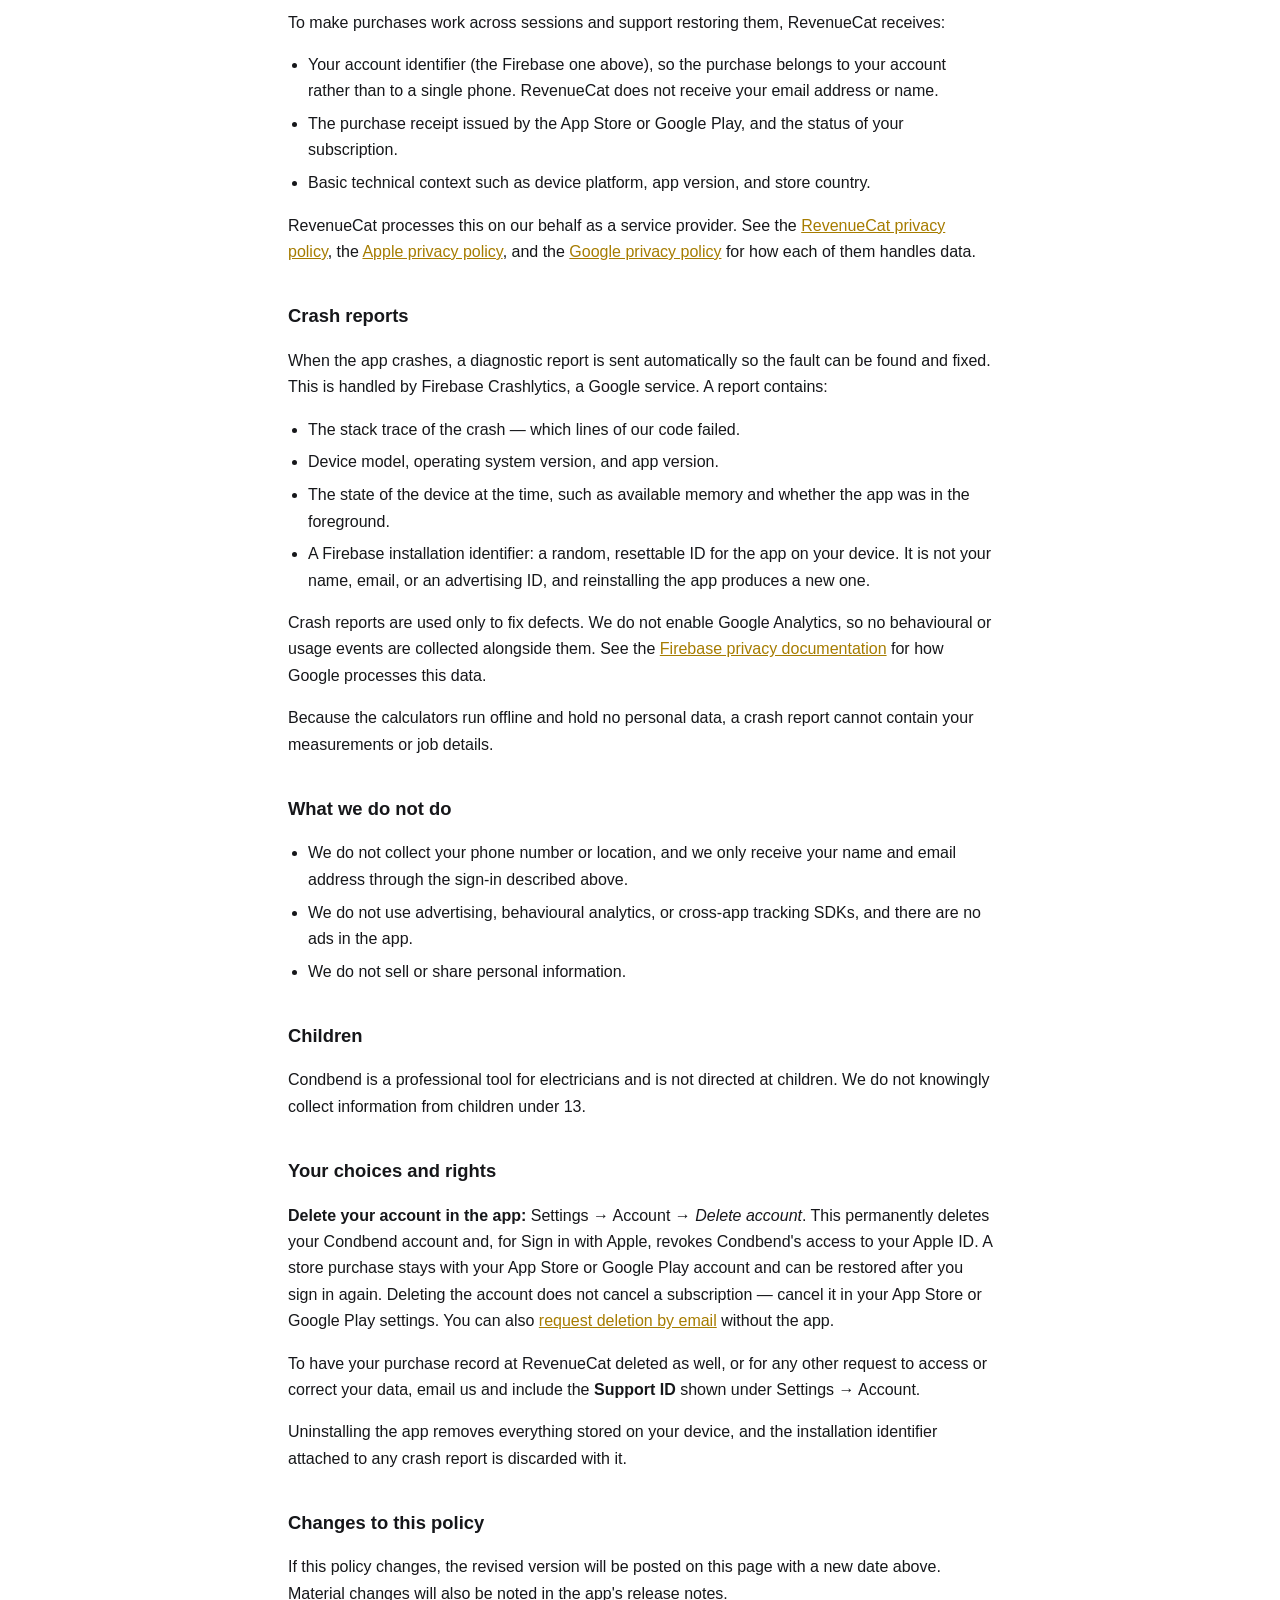
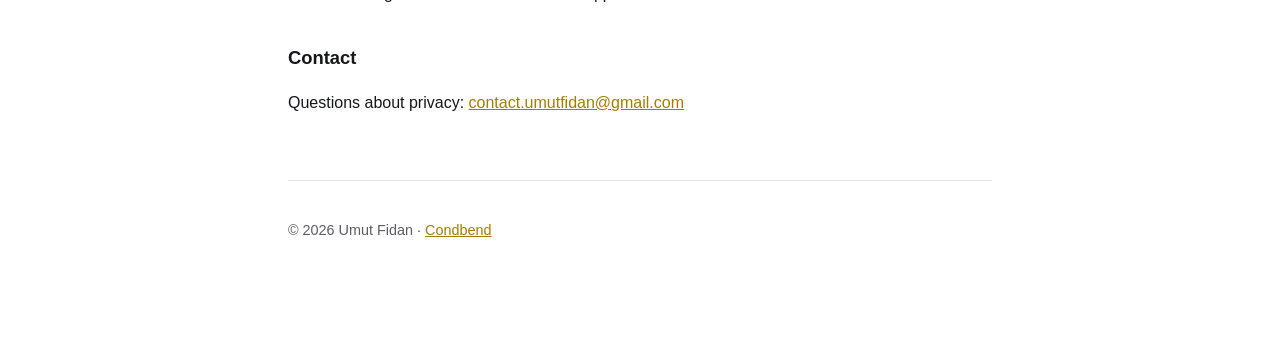
==== commit 249b2419: "Purchases survive account deletion via Restore; clarify what deletion removes Co-Authored-By: Claude" ====
--- a/privacy.html
+++ b/privacy.html
@@ -126,8 +126,9 @@
 <h2>Your choices and rights</h2>
 <p><strong>Delete your account in the app:</strong> Settings → Account →
 <em>Delete account</em>. This permanently deletes your Condbend account and, for
-Sign in with Apple, revokes Condbend's access to your Apple ID. Pro saved to that
-account is lost. Deleting the account does not cancel a subscription — cancel it
+Sign in with Apple, revokes Condbend's access to your Apple ID. A store purchase
+stays with your App Store or Google Play account and can be restored after you
+sign in again. Deleting the account does not cancel a subscription — cancel it
 in your App Store or Google Play settings. You can also
 <a href="delete-account.html">request deletion by email</a> without the app.</p>
 <p>To have your purchase record at RevenueCat deleted as well, or for any other
